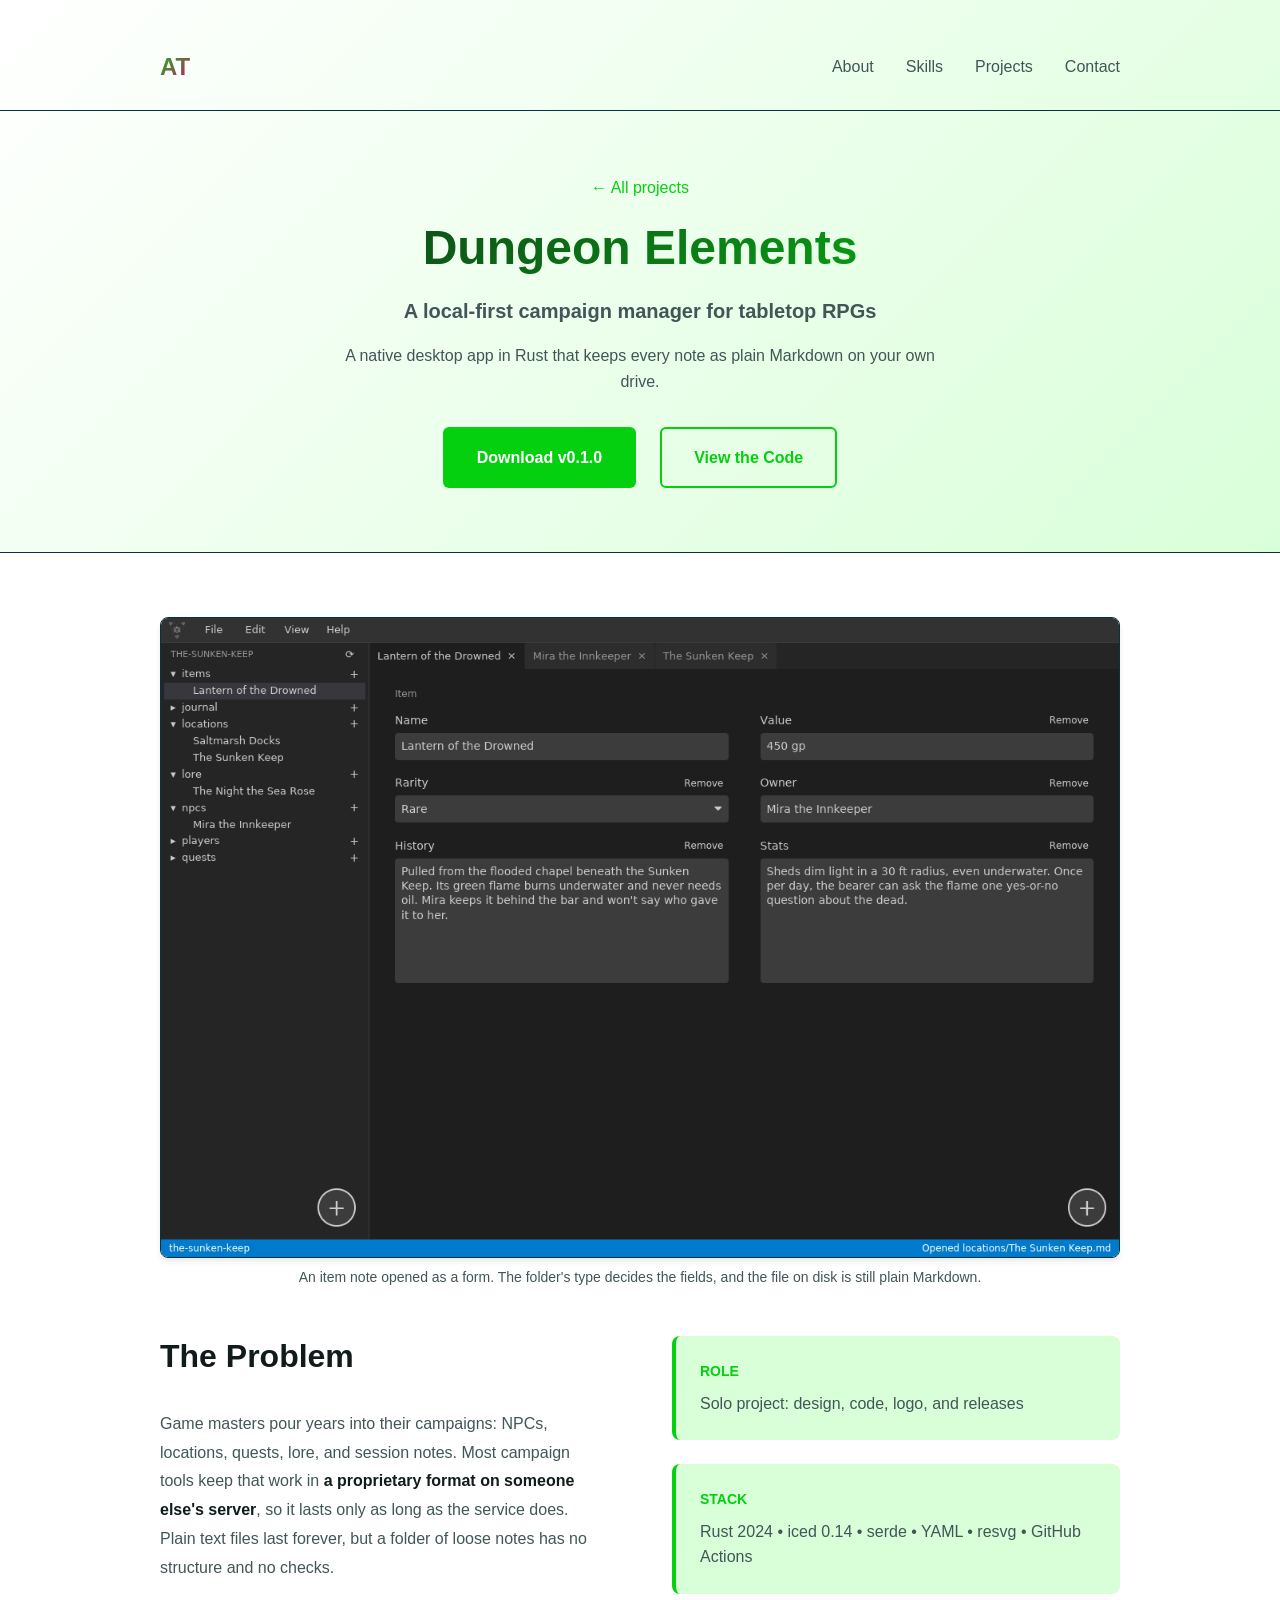
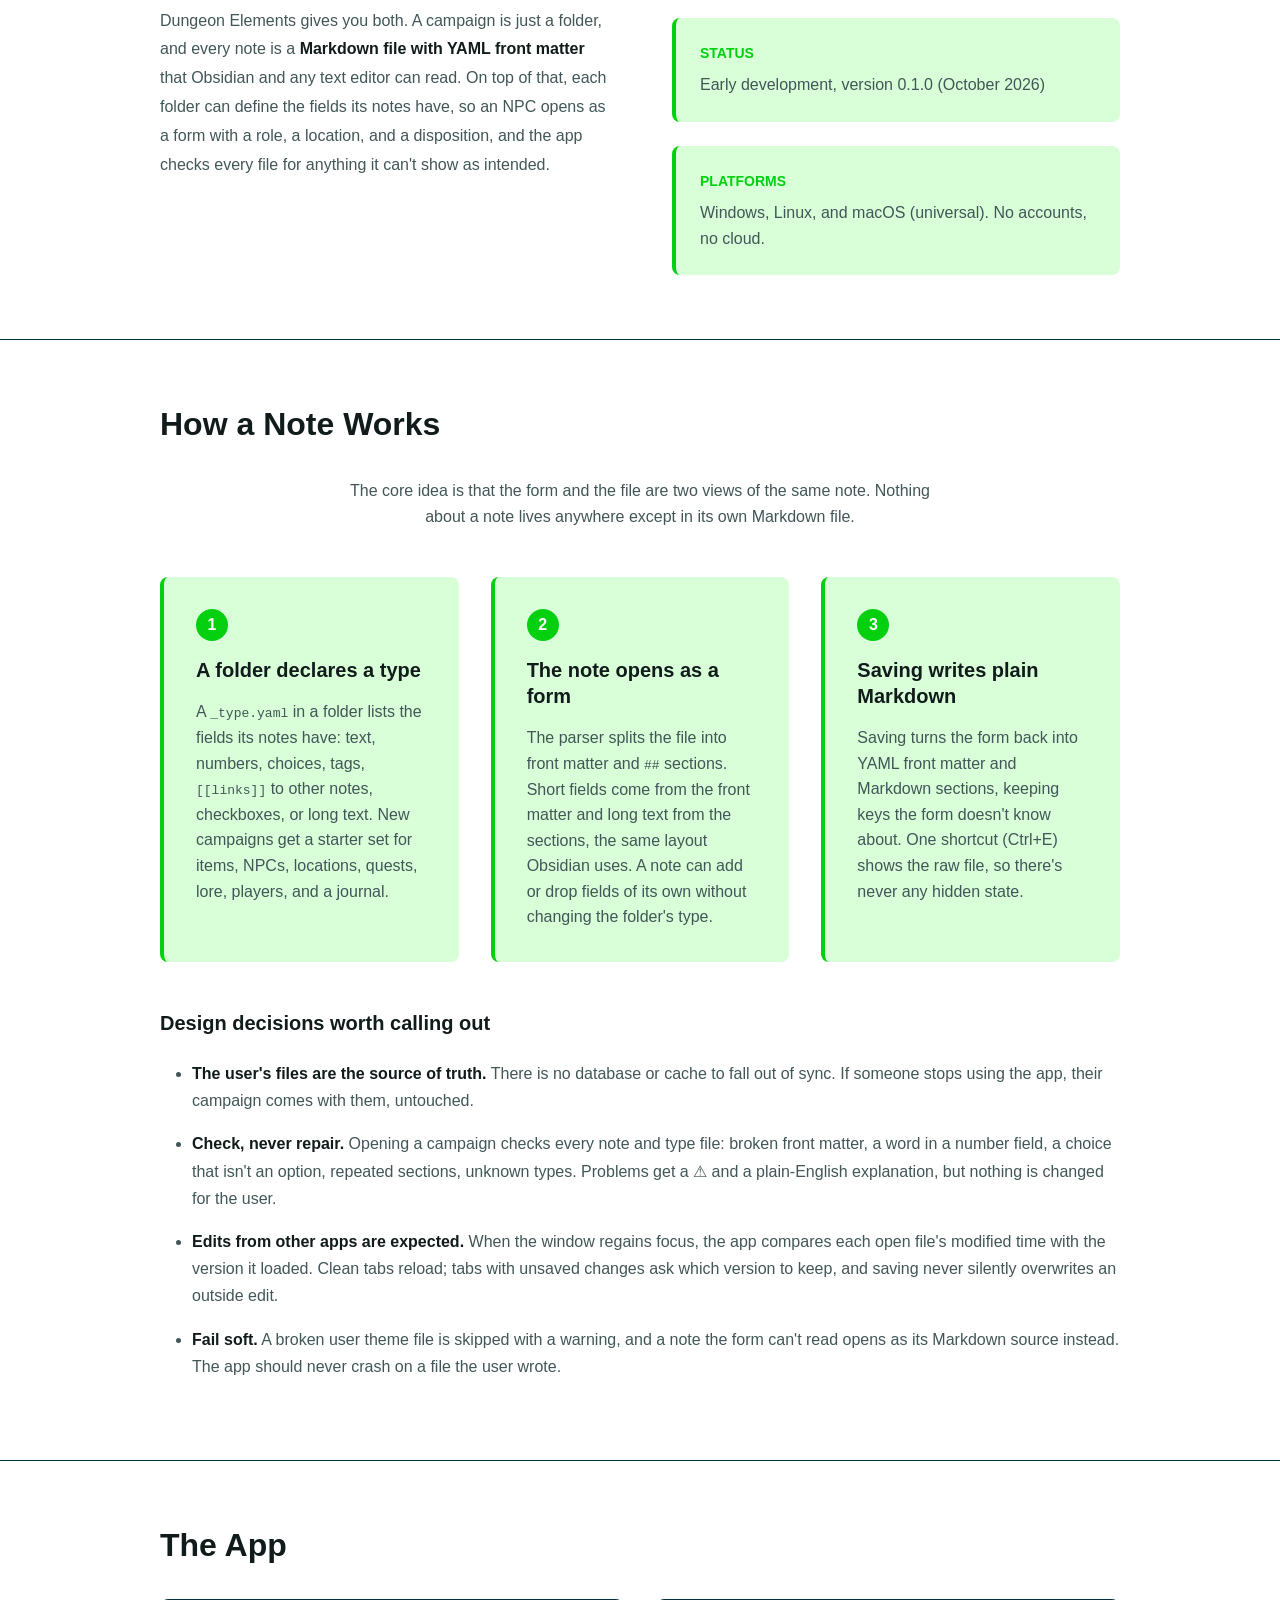
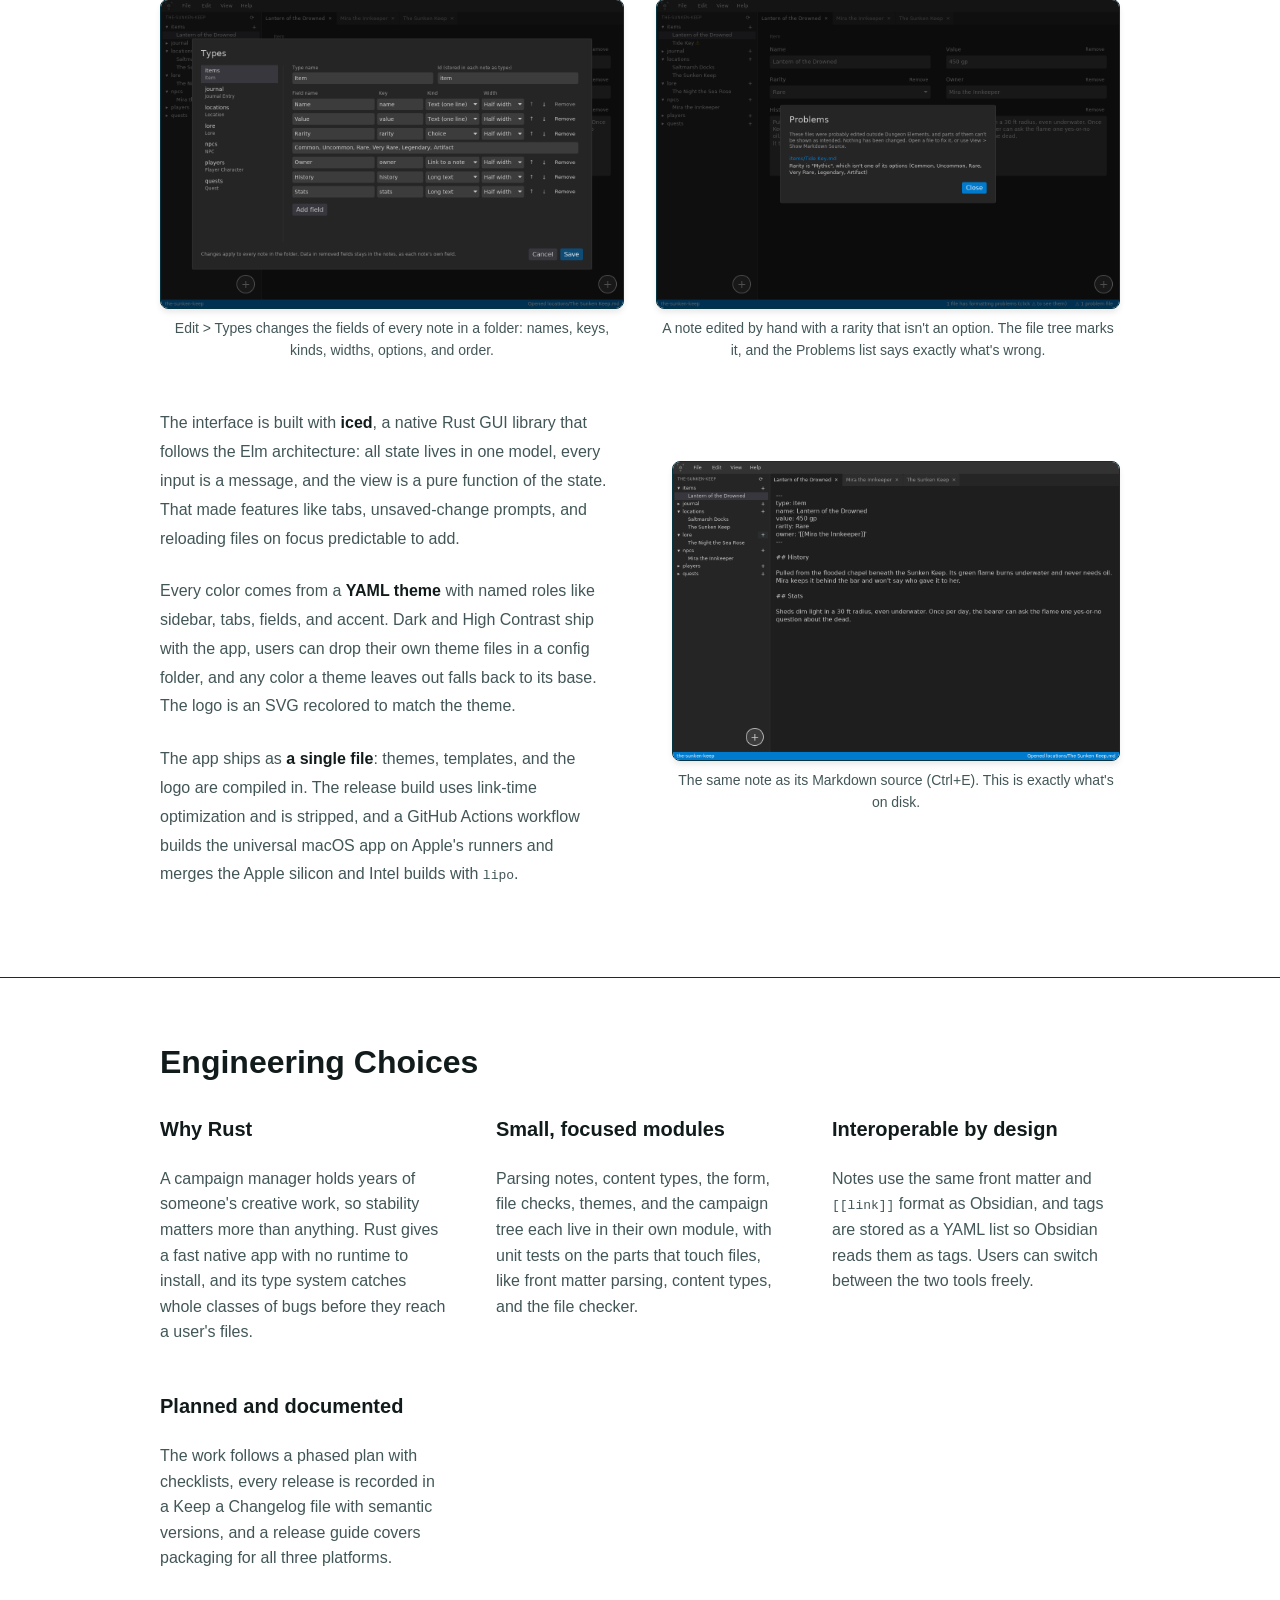
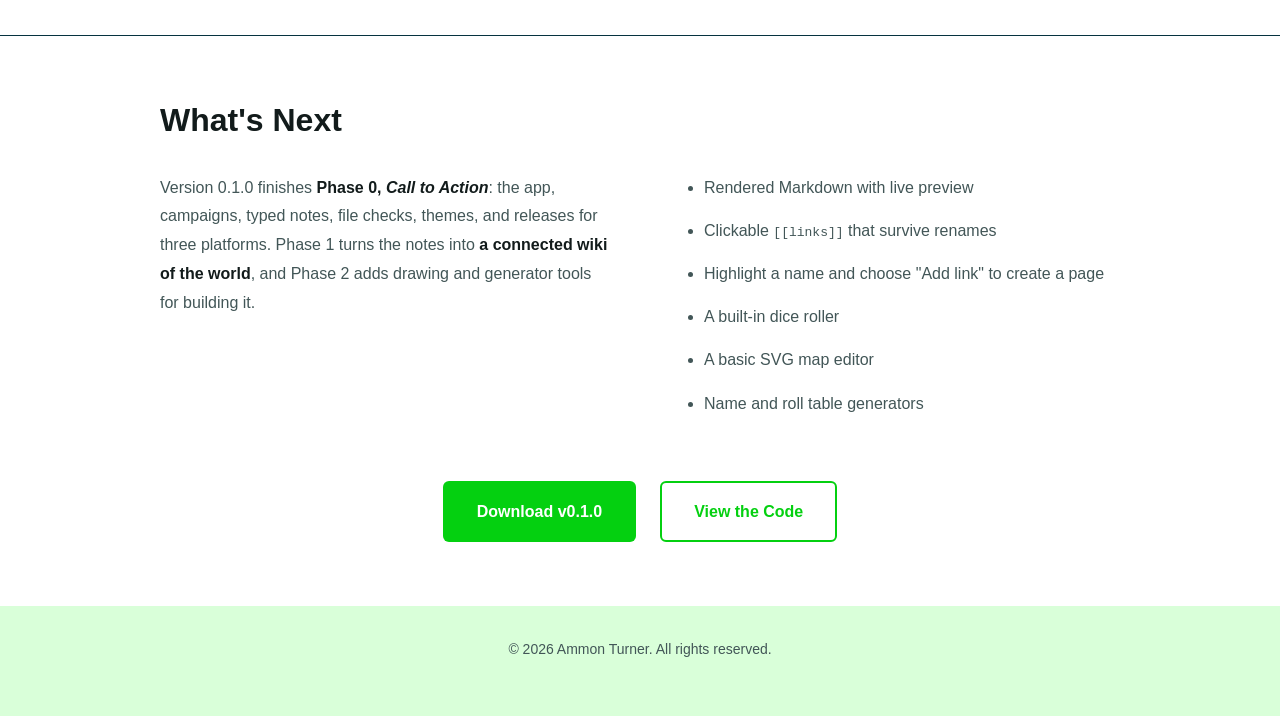
==== projects/dungeon-elements.html @ 14c2c872 "Feature Dungeon Elements with a case study page Add a featured project card for Dungeon Elements, a " ====
<!DOCTYPE html>
<html lang="en">
<head>
  <meta charset="UTF-8">
  <meta name="viewport" content="width=device-width, initial-scale=1.0">
  <meta name="description" content="Dungeon Elements: a local-first campaign manager for tabletop RPGs by Ammon Turner, built in Rust with iced.">
  <title>Dungeon Elements | Ammon Turner</title>
  <link rel="stylesheet" href="../styles.css">
</head>
<body>
  <header class="header">
    <nav class="navbar">
      <div class="nav-container">
        <a href="../index.html" class="logo">AT</a>
        <ul class="nav-menu">
          <li><a href="../index.html#about" class="nav-link">About</a></li>
          <li><a href="../index.html#skills" class="nav-link">Skills</a></li>
          <li><a href="../index.html#projects" class="nav-link">Projects</a></li>
          <li><a href="../index.html#contact" class="nav-link">Contact</a></li>
        </ul>
      </div>
    </nav>

    <section class="hero">
      <p class="hero-eyebrow"><a href="../index.html#projects">← All projects</a></p>
      <h1>Dungeon Elements</h1>
      <p class="hero-subtitle">A local-first campaign manager for tabletop RPGs</p>
      <p class="hero-description">A native desktop app in Rust that keeps every note as plain Markdown on your own drive.</p>
      <div class="hero-cta">
        <a href="https://github.com/NightMarethyu/dungeon_elements/releases" class="btn btn-primary" target="_blank" rel="noopener">Download v0.1.0</a>
        <a href="https://github.com/NightMarethyu/dungeon_elements" class="btn btn-secondary" target="_blank" rel="noopener">View the Code</a>
      </div>
    </section>
  </header>

  <main>
    <section class="section">
      <div class="container">
        <figure class="case-figure">
          <img src="../images/dungeon-elements/form-view.png" alt="Dungeon Elements in the dark theme: a campaign's folders in a file tree on the left, three open tabs, and an item note shown as a form with Name, Value, Rarity, Owner, History, and Stats fields">
          <figcaption>An item note opened as a form. The folder's type decides the fields, and the file on disk is still plain Markdown.</figcaption>
        </figure>

        <div class="about-content">
          <div class="about-text">
            <h2>The Problem</h2>
            <p>
              Game masters pour years into their campaigns: NPCs, locations, quests, lore, and session notes. Most campaign tools keep that work in <strong>a proprietary format on someone else's server</strong>, so it lasts only as long as the service does. Plain text files last forever, but a folder of loose notes has no structure and no checks.
            </p>
            <p>
              Dungeon Elements gives you both. A campaign is just a folder, and every note is a <strong>Markdown file with YAML front matter</strong> that Obsidian and any text editor can read. On top of that, each folder can define the fields its notes have, so an NPC opens as a form with a role, a location, and a disposition, and the app checks every file for anything it can't show as intended.
            </p>
          </div>
          <div class="about-highlights">
            <div class="highlight">
              <span class="highlight-label">Role</span>
              <p>Solo project: design, code, logo, and releases</p>
            </div>
            <div class="highlight">
              <span class="highlight-label">Stack</span>
              <p>Rust 2024 • iced 0.14 • serde • YAML • resvg • GitHub Actions</p>
            </div>
            <div class="highlight">
              <span class="highlight-label">Status</span>
              <p>Early development, version 0.1.0 (October 2026)</p>
            </div>
            <div class="highlight">
              <span class="highlight-label">Platforms</span>
              <p>Windows, Linux, and macOS (universal). No accounts, no cloud.</p>
            </div>
          </div>
        </div>
      </div>
    </section>

    <section class="section skills-section">
      <div class="container">
        <h2>How a Note Works</h2>
        <p class="section-subtitle">The core idea is that the form and the file are two views of the same note. Nothing about a note lives anywhere except in its own Markdown file.</p>

        <div class="case-steps">
          <div class="case-step">
            <span class="case-step-number">1</span>
            <h3>A folder declares a type</h3>
            <p>A <code>_type.yaml</code> in a folder lists the fields its notes have: text, numbers, choices, tags, <code>[[links]]</code> to other notes, checkboxes, or long text. New campaigns get a starter set for items, NPCs, locations, quests, lore, players, and a journal.</p>
          </div>
          <div class="case-step">
            <span class="case-step-number">2</span>
            <h3>The note opens as a form</h3>
            <p>The parser splits the file into front matter and <code>##</code> sections. Short fields come from the front matter and long text from the sections, the same layout Obsidian uses. A note can add or drop fields of its own without changing the folder's type.</p>
          </div>
          <div class="case-step">
            <span class="case-step-number">3</span>
            <h3>Saving writes plain Markdown</h3>
            <p>Saving turns the form back into YAML front matter and Markdown sections, keeping keys the form doesn't know about. One shortcut (Ctrl+E) shows the raw file, so there's never any hidden state.</p>
          </div>
        </div>

        <div class="case-notes">
          <h3>Design decisions worth calling out</h3>
          <ul>
            <li><strong>The user's files are the source of truth.</strong> There is no database or cache to fall out of sync. If someone stops using the app, their campaign comes with them, untouched.</li>
            <li><strong>Check, never repair.</strong> Opening a campaign checks every note and type file: broken front matter, a word in a number field, a choice that isn't an option, repeated sections, unknown types. Problems get a ⚠ and a plain-English explanation, but nothing is changed for the user.</li>
            <li><strong>Edits from other apps are expected.</strong> When the window regains focus, the app compares each open file's modified time with the version it loaded. Clean tabs reload; tabs with unsaved changes ask which version to keep, and saving never silently overwrites an outside edit.</li>
            <li><strong>Fail soft.</strong> A broken user theme file is skipped with a warning, and a note the form can't read opens as its Markdown source instead. The app should never crash on a file the user wrote.</li>
          </ul>
        </div>
      </div>
    </section>

    <section class="section">
      <div class="container">
        <h2>The App</h2>
        <div class="case-gallery">
          <figure class="case-figure">
            <img src="../images/dungeon-elements/types-dialog.png" alt="The Edit > Types dialog: campaign folders on the left, and the Item type's fields on the right with their key, kind, width, and options" loading="lazy">
            <figcaption>Edit &gt; Types changes the fields of every note in a folder: names, keys, kinds, widths, options, and order.</figcaption>
          </figure>
          <figure class="case-figure">
            <img src="../images/dungeon-elements/file-check.png" alt="The Problems dialog explaining that a note's Rarity is Mythic, which isn't one of its options, with a warning icon on the note in the file tree" loading="lazy">
            <figcaption>A note edited by hand with a rarity that isn't an option. The file tree marks it, and the Problems list says exactly what's wrong.</figcaption>
          </figure>
        </div>
        <div class="about-content case-split">
          <div class="about-text">
            <p>
              The interface is built with <strong>iced</strong>, a native Rust GUI library that follows the Elm architecture: all state lives in one model, every input is a message, and the view is a pure function of the state. That made features like tabs, unsaved-change prompts, and reloading files on focus predictable to add.
            </p>
            <p>
              Every color comes from a <strong>YAML theme</strong> with named roles like sidebar, tabs, fields, and accent. Dark and High Contrast ship with the app, users can drop their own theme files in a config folder, and any color a theme leaves out falls back to its base. The logo is an SVG recolored to match the theme.
            </p>
            <p>
              The app ships as <strong>a single file</strong>: themes, templates, and the logo are compiled in. The release build uses link-time optimization and is stripped, and a GitHub Actions workflow builds the universal macOS app on Apple's runners and merges the Apple silicon and Intel builds with <code>lipo</code>.
            </p>
          </div>
          <figure class="case-figure">
            <img src="../images/dungeon-elements/markdown-source.png" alt="The same item note shown as its Markdown source: YAML front matter with type, name, value, rarity, and owner, then History and Stats sections" loading="lazy">
            <figcaption>The same note as its Markdown source (Ctrl+E). This is exactly what's on disk.</figcaption>
          </figure>
        </div>
      </div>
    </section>

    <section class="section skills-section">
      <div class="container">
        <h2>Engineering Choices</h2>
        <div class="skills-grid">
          <div class="skill-category">
            <h3>Why Rust</h3>
            <p>A campaign manager holds years of someone's creative work, so stability matters more than anything. Rust gives a fast native app with no runtime to install, and its type system catches whole classes of bugs before they reach a user's files.</p>
          </div>
          <div class="skill-category">
            <h3>Small, focused modules</h3>
            <p>Parsing notes, content types, the form, file checks, themes, and the campaign tree each live in their own module, with unit tests on the parts that touch files, like front matter parsing, content types, and the file checker.</p>
          </div>
          <div class="skill-category">
            <h3>Interoperable by design</h3>
            <p>Notes use the same front matter and <code>[[link]]</code> format as Obsidian, and tags are stored as a YAML list so Obsidian reads them as tags. Users can switch between the two tools freely.</p>
          </div>
          <div class="skill-category">
            <h3>Planned and documented</h3>
            <p>The work follows a phased plan with checklists, every release is recorded in a Keep a Changelog file with semantic versions, and a release guide covers packaging for all three platforms.</p>
          </div>
        </div>
      </div>
    </section>

    <section class="section">
      <div class="container">
        <h2>What's Next</h2>
        <div class="about-content">
          <div class="about-text">
            <p>
              Version 0.1.0 finishes <strong>Phase 0, <em>Call to Action</em></strong>: the app, campaigns, typed notes, file checks, themes, and releases for three platforms. Phase 1 turns the notes into <strong>a connected wiki of the world</strong>, and Phase 2 adds drawing and generator tools for building it.
            </p>
          </div>
          <div class="about-text">
            <ul class="case-list">
              <li>Rendered Markdown with live preview</li>
              <li>Clickable <code>[[links]]</code> that survive renames</li>
              <li>Highlight a name and choose "Add link" to create a page</li>
              <li>A built-in dice roller</li>
              <li>A basic SVG map editor</li>
              <li>Name and roll table generators</li>
            </ul>
          </div>
        </div>
        <div class="hero-cta case-cta">
          <a href="https://github.com/NightMarethyu/dungeon_elements/releases" class="btn btn-primary" target="_blank" rel="noopener">Download v0.1.0</a>
          <a href="https://github.com/NightMarethyu/dungeon_elements" class="btn btn-secondary" target="_blank" rel="noopener">View the Code</a>
        </div>
      </div>
    </section>
  </main>

  <footer>
    <p>&copy; 2026 Ammon Turner. All rights reserved.</p>
  </footer>

  <script src="../script.js"></script>
</body>
</html>
---- styles.css ----
/* CSS Variables for consistent theming */
:root {
  --primary-color: #04d010;
  --primary-dark: #008000;
  --secondary-color: #088280;
  --background-light: #d9ffd9;
  --background-white: #ffffff;
  --text-dark: #121b1b;
  --text-light: #425657;
  --border-color: #063340;
  --accent-color: #D50476;
  
  --spacing-xs: 0.5rem;
  --spacing-sm: 1rem;
  --spacing-md: 1.5rem;
  --spacing-lg: 2rem;
  --spacing-xl: 3rem;
  --spacing-2xl: 4rem;
  
  --shadow-sm: 0 1px 2px 0 rgb(0 0 0 / 0.05);
  --shadow-md: 0 4px 6px -1px rgb(0 0 0 / 0.1);
  --shadow-lg: 0 10px 15px -3px rgb(0 0 0 / 0.1);
  
  --transition: all 0.3s ease;
}

/* Reset & Base Styles */
* {
  margin: 0;
  padding: 0;
  box-sizing: border-box;
}

html {
  scroll-behavior: smooth;
}

body {
  font-family: -apple-system, BlinkMacSystemFont, 'Segoe UI', Roboto, 'Helvetica Neue', Arial, sans-serif;
  color: var(--text-dark);
  background-color: var(--background-white);
  line-height: 1.6;
}

.container {
  max-width: 1024px;
  margin: 0 auto;
  padding: 0 var(--spacing-lg);
}

/* Typography */
h1, h2, h3, h4, h5, h6 {
  line-height: 1.3;
  font-weight: 600;
}

h1 {
  font-size: 3rem;
  margin-bottom: var(--spacing-md);
}

h2 {
  font-size: 2rem;
  margin-bottom: var(--spacing-lg);
  color: var(--text-dark);
}

h3 {
  font-size: 1.25rem;
  color: var(--text-dark);
}

p {
  color: var(--text-light);
  margin-bottom: var(--spacing-md);
}

a {
  color: var(--primary-color);
  text-decoration: none;
  transition: var(--transition);
}

a:hover {
  color: var(--primary-dark);
}

/* Header & Navigation */
.header {
  background: linear-gradient(135deg, var(--background-white) 0%, var(--background-light) 100%);
  border-bottom: 1px solid var(--border-color);
  padding-top: var(--spacing-md);
}

.navbar {
  padding: var(--spacing-md) 0;
  border-bottom: 1px solid var(--border-color);
}

.nav-container {
  max-width: 1024px;
  margin: 0 auto;
  padding: 0 var(--spacing-lg);
  display: flex;
  justify-content: space-between;
  align-items: center;
}

.logo {
  font-size: 1.5rem;
  font-weight: 700;
  color: var(--primary-color);
  background: linear-gradient(135deg, var(--primary-color), var(--accent-color));
  -webkit-background-clip: text;
  -webkit-text-fill-color: transparent;
  background-clip: text;
}

.nav-menu {
  display: flex;
  list-style: none;
  gap: var(--spacing-lg);
}

.nav-link {
  color: var(--text-light);
  font-weight: 500;
  position: relative;
  transition: var(--transition);
}

.nav-link:hover {
  color: var(--primary-color);
}

.nav-link::after {
  content: '';
  position: absolute;
  bottom: -4px;
  left: 0;
  width: 0;
  height: 2px;
  background-color: var(--primary-color);
  transition: var(--transition);
}

.nav-link:hover::after {
  width: 100%;
}

/* Hero Section */
.hero {
  text-align: center;
  padding: var(--spacing-2xl) var(--spacing-lg);
}

.hero h1 {
  background: linear-gradient(135deg, var(--text-dark), var(--primary-color));
  -webkit-background-clip: text;
  -webkit-text-fill-color: transparent;
  background-clip: text;
  margin-bottom: var(--spacing-sm);
}

.hero-subtitle {
  font-size: 1.25rem;
  font-weight: 600;
  color: var(--text-light);
  margin-bottom: var(--spacing-sm);
}

.hero-description {
  font-size: 1rem;
  color: var(--text-light);
  margin-bottom: var(--spacing-lg);
  max-width: 600px;
  margin-left: auto;
  margin-right: auto;
}

.hero-cta {
  display: flex;
  gap: var(--spacing-md);
  justify-content: center;
  flex-wrap: wrap;
}

/* Buttons */
.btn {
  padding: var(--spacing-sm) var(--spacing-lg);
  border-radius: 6px;
  font-weight: 600;
  transition: var(--transition);
  display: inline-block;
  border: 2px solid transparent;
  cursor: pointer;
}

.btn-primary {
  background-color: var(--primary-color);
  color: white;
}

.btn-primary:hover {
  background-color: var(--primary-dark);
  transform: translateY(-2px);
  box-shadow: var(--shadow-lg);
}

.btn-secondary {
  background-color: transparent;
  color: var(--primary-color);
  border: 2px solid var(--primary-color);
}

.btn-secondary:hover {
  background-color: var(--primary-color);
  color: white;
  transform: translateY(-2px);
}

/* Sections */
.section {
  padding: var(--spacing-2xl) 0;
  border-bottom: 1px solid var(--border-color);
}

.section:last-child {
  border-bottom: none;
}

.section-subtitle {
  text-align: center;
  max-width: 600px;
  margin-left: auto;
  margin-right: auto;
  margin-bottom: var(--spacing-xl);
  color: var(--text-light);
}

/* About Section */
.about-content {
  display: grid;
  grid-template-columns: 1fr 1fr;
  gap: var(--spacing-2xl);
  align-items: start;
}

.about-text p {
  margin-bottom: var(--spacing-md);
  line-height: 1.8;
}

.about-text strong {
  color: var(--text-dark);
  font-weight: 600;
}

.about-highlights {
  display: grid;
  grid-template-columns: 1fr;
  gap: var(--spacing-md);
}

.highlight {
  background-color: var(--background-light);
  padding: var(--spacing-md);
  border-radius: 8px;
  border-left: 4px solid var(--primary-color);
}

.highlight-label {
  display: block;
  font-weight: 600;
  font-size: 0.875rem;
  text-transform: uppercase;
  color: var(--primary-color);
  margin-bottom: var(--spacing-xs);
}

.highlight p {
  margin: 0;
  line-height: 1.6;
}

.highlight em {
  color: var(--primary-color);
  font-weight: 600;
}

/* Skills Section */
.skills-grid {
  display: grid;
  grid-template-columns: repeat(auto-fit, minmax(250px, 1fr));
  gap: var(--spacing-xl);
}

.skill-category h3 {
  margin-bottom: var(--spacing-md);
  color: var(--text-dark);
}

.skill-tags {
  display: flex;
  flex-wrap: wrap;
  gap: var(--spacing-sm);
}

.skill-tag {
  display: inline-block;
  background-color: var(--background-light);
  color: var(--primary-color);
  padding: var(--spacing-xs) var(--spacing-md);
  border-radius: 20px;
  font-size: 0.875rem;
  font-weight: 500;
  border: 1px solid var(--border-color);
  transition: var(--transition);
}

.skill-tag:hover {
  background-color: var(--primary-color);
  color: white;
  border-color: var(--primary-color);
}

/* Projects Section */
.projects-grid {
  display: grid;
  grid-template-columns: repeat(auto-fill, minmax(320px, 1fr));
  gap: var(--spacing-lg);
}

.project-card {
  background-color: var(--background-white);
  border: 1px solid var(--border-color);
  border-radius: 8px;
  overflow: hidden;
  transition: var(--transition);
  display: flex;
  flex-direction: column;
  height: 100%;
}

.project-card:hover {
  box-shadow: var(--shadow-lg);
  transform: translateY(-4px);
  border-color: var(--primary-color);
}

.project-card.placeholder {
  background-color: var(--background-light);
  opacity: 0.7;
}

.project-header {
  padding: var(--spacing-lg);
  border-bottom: 1px solid var(--border-color);
  display: flex;
  justify-content: space-between;
  align-items: start;
  gap: var(--spacing-md);
}

.project-header h3 {
  flex: 1;
  margin: 0;
}

.project-status {
  display: inline-block;
  font-size: 0.75rem;
  font-weight: 600;
  text-transform: uppercase;
  padding: 4px 12px;
  border-radius: 20px;
  background-color: var(--background-light);
  color: var(--primary-color);
  white-space: nowrap;
}

.project-card.featured {
  grid-column: 1 / -1;
}

.project-image {
  display: block;
  aspect-ratio: 16 / 9;
  overflow: hidden;
  border-bottom: 1px solid var(--border-color);
  background-color: var(--text-dark);
}

.project-image img {
  display: block;
  width: 100%;
  height: 100%;
  object-fit: cover;
  object-position: top;
}

@media (min-width: 900px) {
  .project-card.featured {
    display: grid;
    grid-template-columns: 1fr 1fr;
    grid-template-rows: auto 1fr auto;
  }

  .project-card.featured .project-image {
    grid-row: 1 / -1;
    aspect-ratio: auto;
    border-bottom: none;
    border-right: 1px solid var(--border-color);
    background-color: #131218;
  }

  .project-card.featured .project-image img {
    object-fit: contain;
    object-position: center;
  }
}

.project-links {
  display: flex;
  flex-wrap: wrap;
  gap: var(--spacing-lg);
}

.project-body {
  padding: var(--spacing-lg);
  flex: 1;
}

.project-body p {
  margin-bottom: var(--spacing-md);
}

.project-tech {
  display: flex;
  flex-wrap: wrap;
  gap: var(--spacing-xs);
}

.tech {
  display: inline-block;
  background-color: var(--background-light);
  color: var(--secondary-color);
  padding: 4px 10px;
  border-radius: 4px;
  font-size: 0.75rem;
  font-weight: 500;
}

.project-footer {
  padding: var(--spacing-lg);
  border-top: 1px solid var(--border-color);
}

.project-link {
  color: var(--primary-color);
  font-weight: 600;
  display: flex;
  align-items: center;
  gap: 4px;
  transition: var(--transition);
}

.project-link:hover {
  gap: 8px;
}

/* Contact Section */
.contact-methods {
  display: grid;
  grid-template-columns: repeat(auto-fit, minmax(200px, 1fr));
  gap: var(--spacing-lg);
  max-width: 800px;
  margin: 0 auto;
}

.contact-card {
  background-color: var(--background-light);
  padding: var(--spacing-lg);
  border-radius: 8px;
  text-align: center;
  transition: var(--transition);
  border: 2px solid transparent;
  display: flex;
  flex-direction: column;
  align-items: center;
  gap: var(--spacing-sm);
}

.contact-card:hover {
  border-color: var(--primary-color);
  background-color: var(--background-white);
  box-shadow: var(--shadow-md);
  transform: translateY(-2px);
}

.contact-icon {
  font-size: 2rem;
  display: block;
}

.contact-text {
  font-weight: 600;
  color: var(--text-dark);
  display: block;
}

.contact-detail {
  color: var(--text-light);
  font-size: 0.875rem;
  display: block;
}

/* Case Study Pages */
.hero-eyebrow {
  margin-bottom: var(--spacing-sm);
  font-weight: 500;
}

.case-figure {
  margin: 0 0 var(--spacing-xl);
}

.case-figure img {
  display: block;
  width: 100%;
  height: auto;
  border: 1px solid var(--border-color);
  border-radius: 8px;
  box-shadow: var(--shadow-md);
}

.case-figure figcaption {
  margin-top: var(--spacing-xs);
  font-size: 0.875rem;
  color: var(--text-light);
  text-align: center;
}

.case-gallery {
  display: grid;
  grid-template-columns: 1fr 1fr;
  gap: var(--spacing-lg);
}

.case-split {
  align-items: center;
}

.case-phone {
  max-width: 300px;
  margin-left: auto;
  margin-right: auto;
}

.case-steps {
  display: grid;
  grid-template-columns: repeat(auto-fit, minmax(250px, 1fr));
  gap: var(--spacing-lg);
  margin-bottom: var(--spacing-xl);
}

.case-step {
  background-color: var(--background-light);
  padding: var(--spacing-lg);
  border-radius: 8px;
  border-left: 4px solid var(--primary-color);
}

.case-step h3 {
  margin-bottom: var(--spacing-sm);
}

.case-step p {
  margin: 0;
}

.case-step-number {
  display: inline-flex;
  align-items: center;
  justify-content: center;
  width: 2rem;
  height: 2rem;
  margin-bottom: var(--spacing-sm);
  border-radius: 50%;
  background-color: var(--primary-color);
  color: white;
  font-weight: 700;
}

.case-notes h3 {
  margin-bottom: var(--spacing-md);
}

.case-notes ul,
.case-list {
  padding-left: var(--spacing-lg);
  color: var(--text-light);
}

.case-notes li,
.case-list li {
  margin-bottom: var(--spacing-sm);
  line-height: 1.7;
}

.case-notes strong {
  color: var(--text-dark);
}

.skill-category p {
  margin: 0;
}

.case-cta {
  margin-top: var(--spacing-xl);
}

/* Footer */
footer {
  background-color: var(--background-light);
  padding: var(--spacing-lg);
  text-align: center;
  color: var(--text-light);
  font-size: 0.875rem;
}

/* Responsive Design */
@media (max-width: 768px) {
  :root {
    --spacing-2xl: 2.5rem;
  }

  h1 {
    font-size: 2rem;
  }

  h2 {
    font-size: 1.5rem;
  }

  .hero-cta {
    flex-direction: column;
    align-items: center;
  }

  .btn {
    width: 100%;
    text-align: center;
  }

  .nav-menu {
    gap: var(--spacing-md);
    font-size: 0.9rem;
  }

  .about-content {
    grid-template-columns: 1fr;
    gap: var(--spacing-lg);
  }

  .about-highlights {
    grid-template-columns: repeat(2, 1fr);
  }

  .skills-grid {
    grid-template-columns: 1fr;
  }

  .projects-grid {
    grid-template-columns: 1fr;
  }

  .case-gallery {
    grid-template-columns: 1fr;
  }

  .contact-methods {
    grid-template-columns: 1fr;
  }

  .project-header {
    flex-direction: column;
  }

  .project-status {
    align-self: flex-start;
  }
}

@media (max-width: 480px) {
  .container {
    padding: 0 var(--spacing-sm);
  }

  .nav-container {
    padding: 0 var(--spacing-sm);
  }

  h1 {
    font-size: 1.5rem;
  }

  h2 {
    font-size: 1.25rem;
  }

  .hero {
    padding: var(--spacing-xl) var(--spacing-sm);
  }

  .section {
    padding: var(--spacing-lg) 0;
  }

  .nav-menu {
    flex-direction: column;
    gap: var(--spacing-sm);
  }

  .hero-subtitle {
    font-size: 1rem;
  }

  .about-highlights {
    grid-template-columns: 1fr;
  }
}
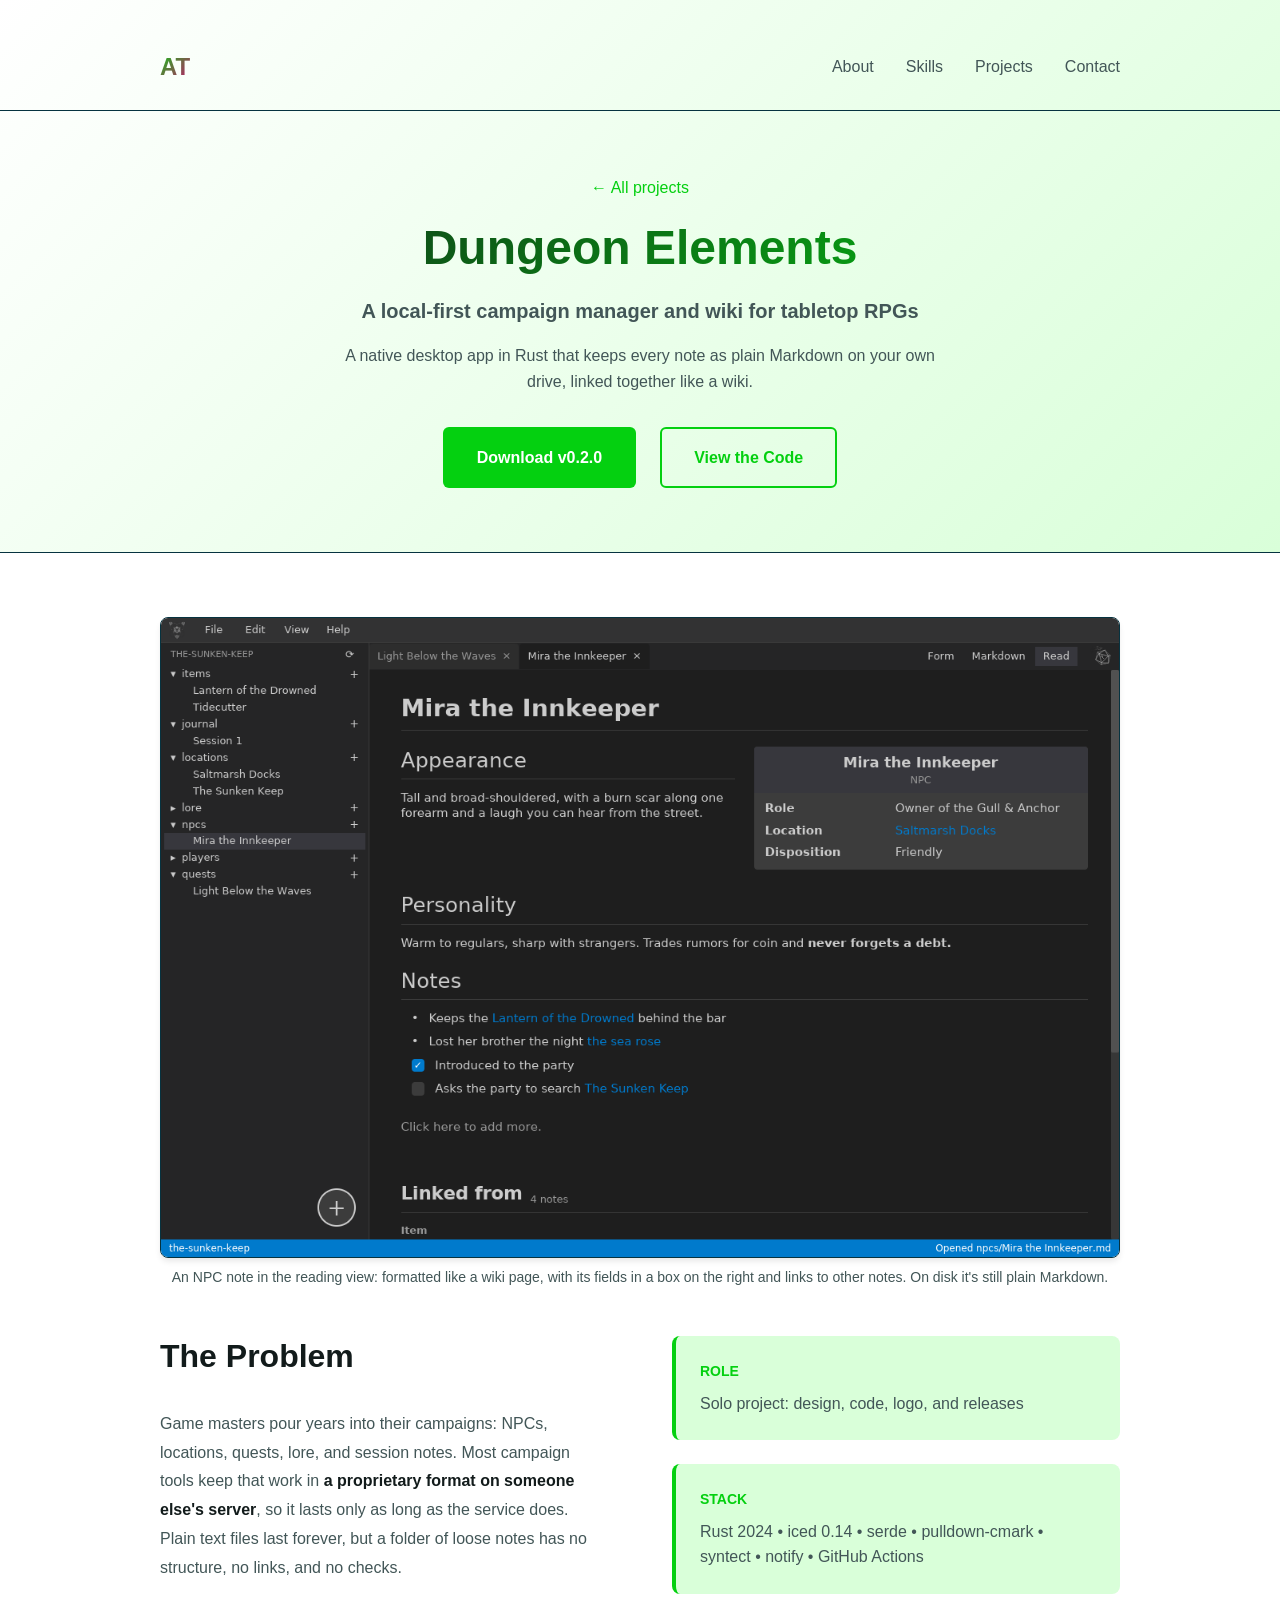
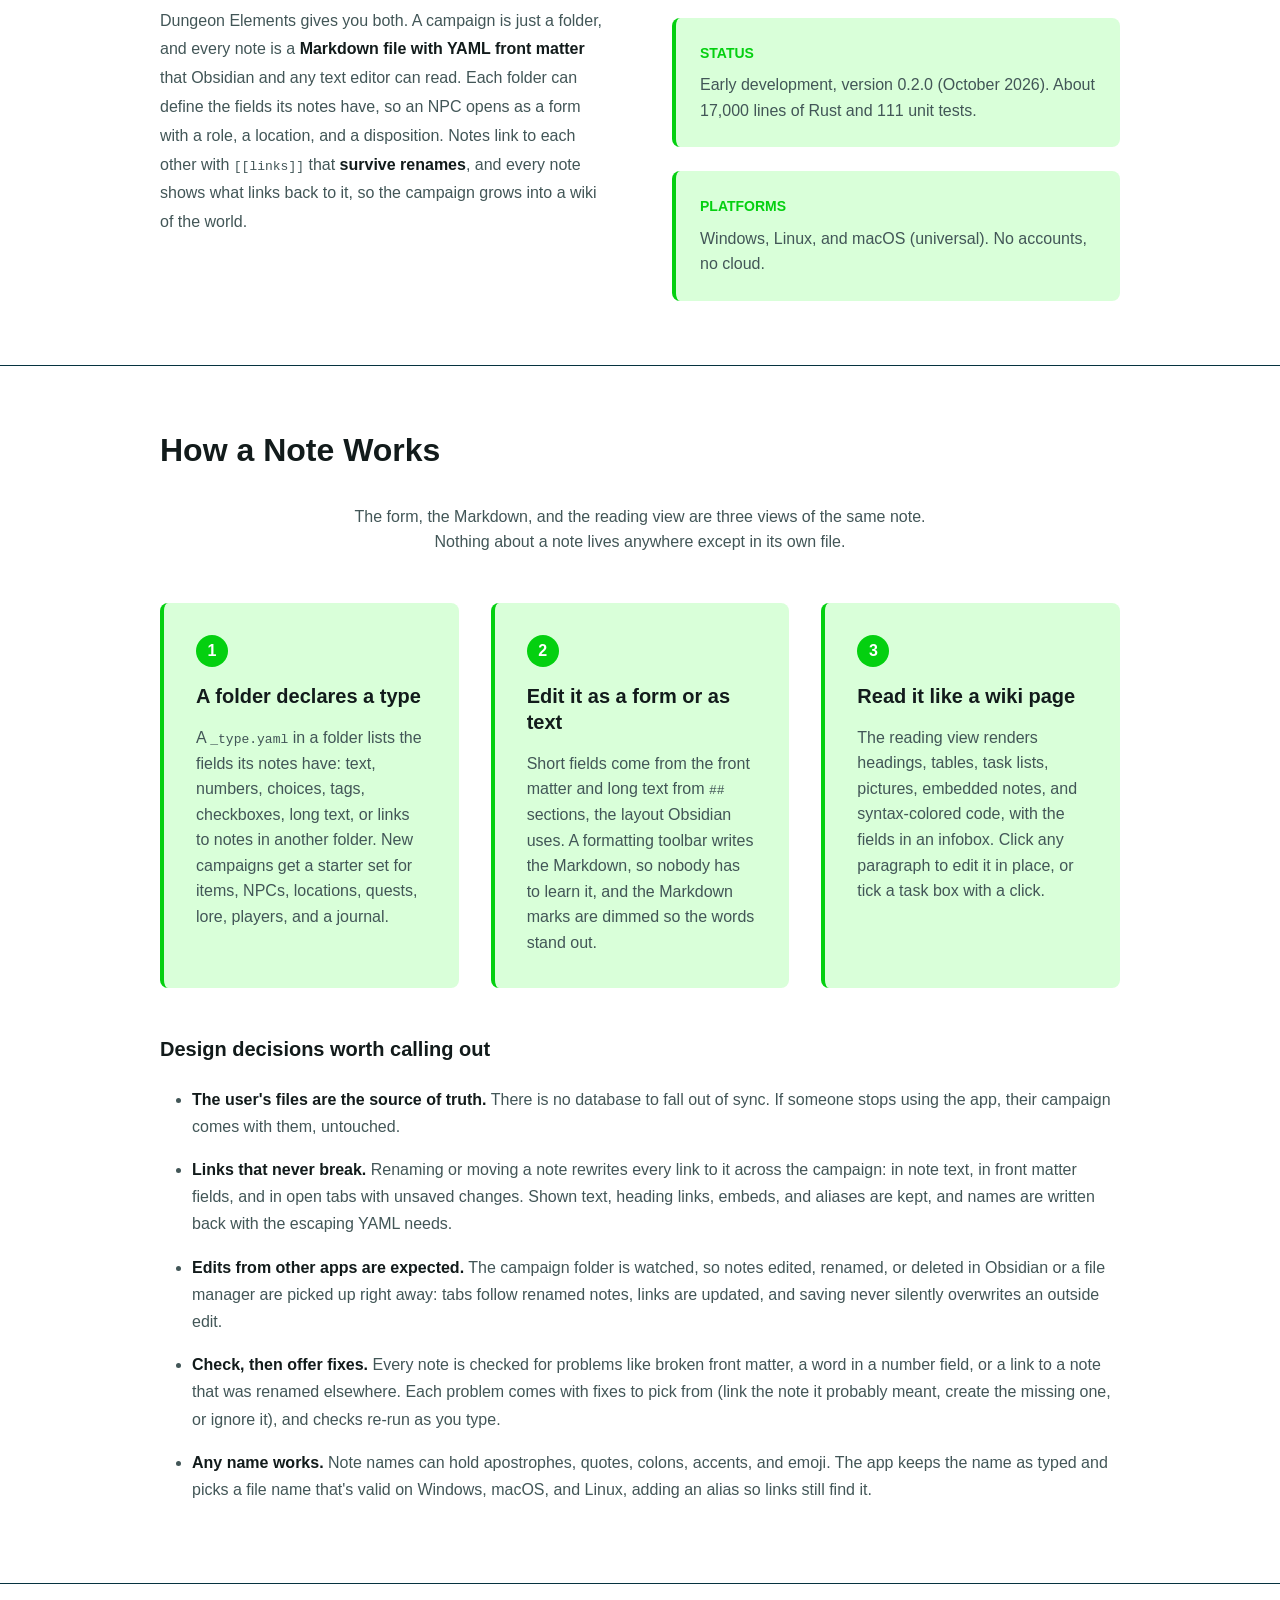
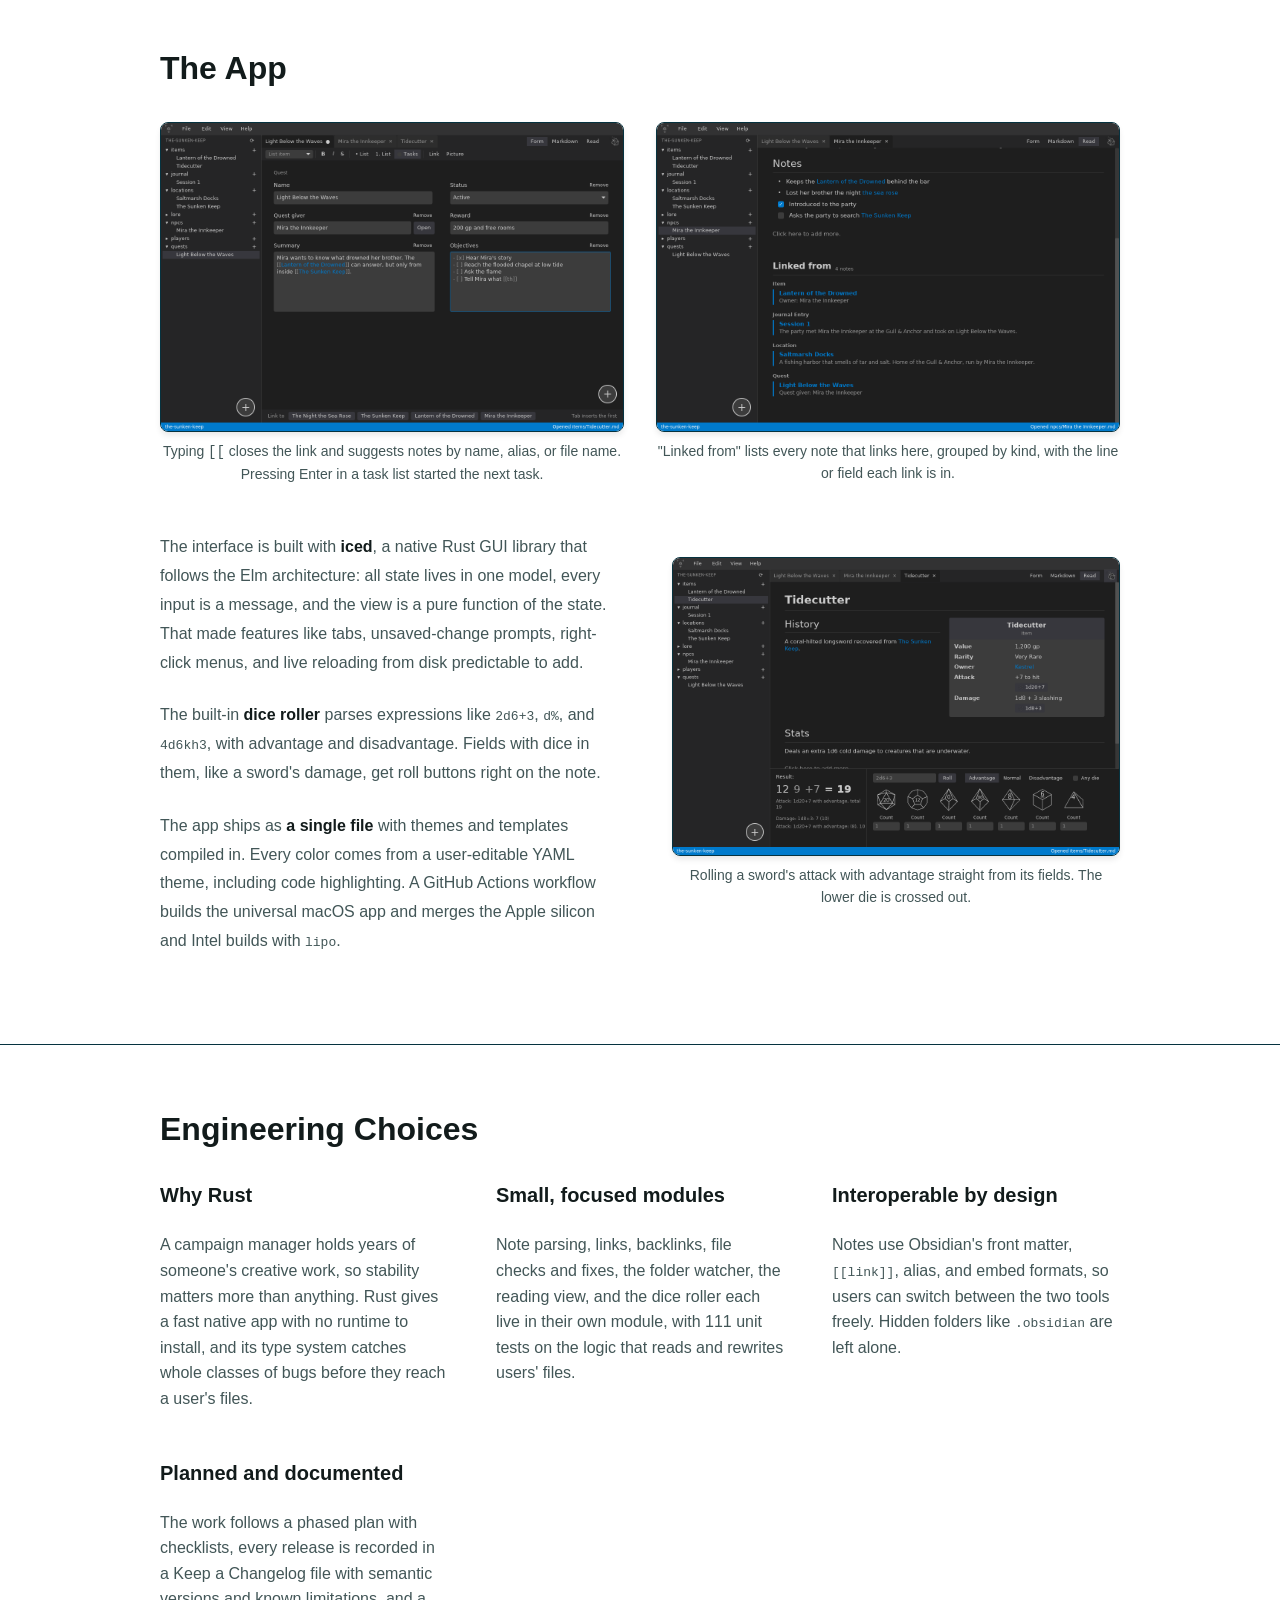
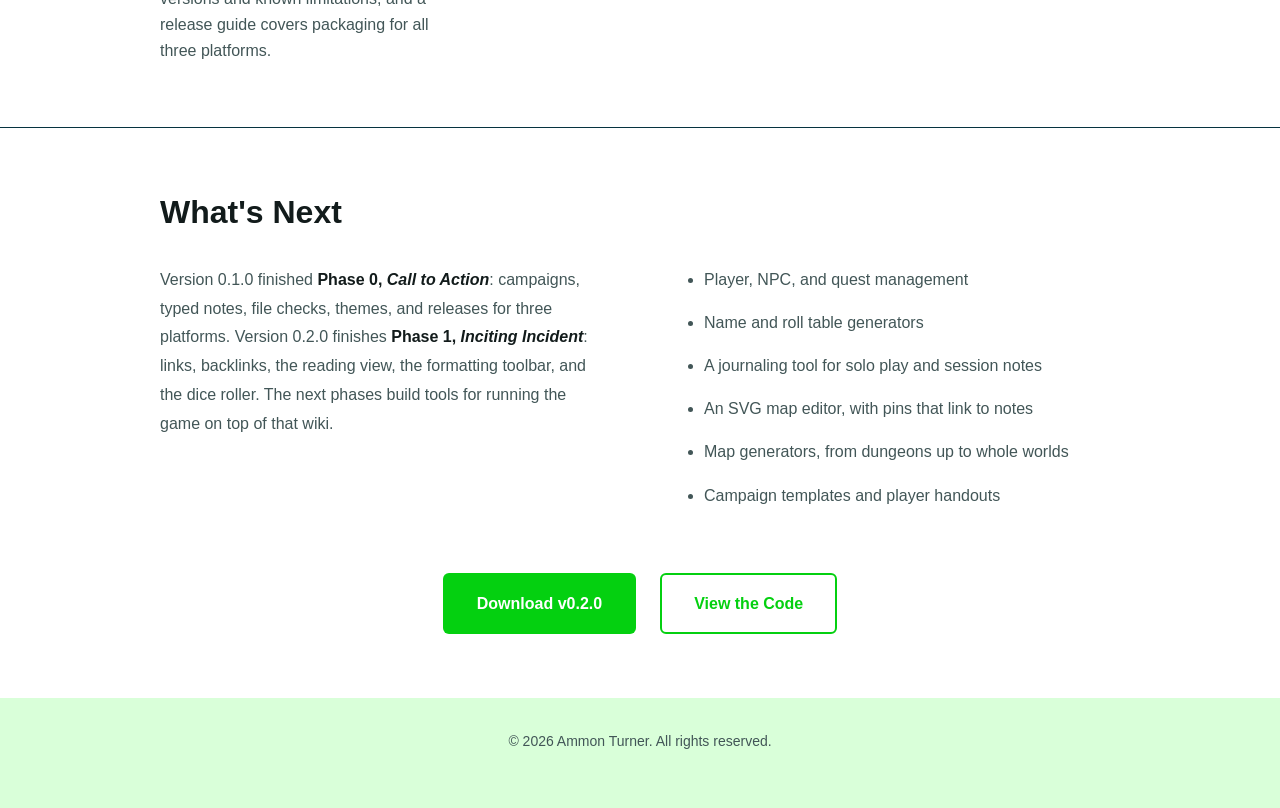
==== commit e094af79: "Update Dungeon Elements for v0.2.0 Refresh the project card and case study for the v0.2.0 release: l" ====
--- a/projects/dungeon-elements.html
+++ b/projects/dungeon-elements.html
@@ -3,7 +3,7 @@
 <head>
   <meta charset="UTF-8">
   <meta name="viewport" content="width=device-width, initial-scale=1.0">
-  <meta name="description" content="Dungeon Elements: a local-first campaign manager for tabletop RPGs by Ammon Turner, built in Rust with iced.">
+  <meta name="description" content="Dungeon Elements: a local-first campaign manager and wiki for tabletop RPGs by Ammon Turner, built in Rust with iced.">
   <title>Dungeon Elements | Ammon Turner</title>
   <link rel="stylesheet" href="../styles.css">
 </head>
@@ -24,10 +24,10 @@
     <section class="hero">
       <p class="hero-eyebrow"><a href="../index.html#projects">← All projects</a></p>
       <h1>Dungeon Elements</h1>
-      <p class="hero-subtitle">A local-first campaign manager for tabletop RPGs</p>
-      <p class="hero-description">A native desktop app in Rust that keeps every note as plain Markdown on your own drive.</p>
+      <p class="hero-subtitle">A local-first campaign manager and wiki for tabletop RPGs</p>
+      <p class="hero-description">A native desktop app in Rust that keeps every note as plain Markdown on your own drive, linked together like a wiki.</p>
       <div class="hero-cta">
-        <a href="https://github.com/NightMarethyu/dungeon_elements/releases" class="btn btn-primary" target="_blank" rel="noopener">Download v0.1.0</a>
+        <a href="https://github.com/NightMarethyu/dungeon_elements/releases" class="btn btn-primary" target="_blank" rel="noopener">Download v0.2.0</a>
         <a href="https://github.com/NightMarethyu/dungeon_elements" class="btn btn-secondary" target="_blank" rel="noopener">View the Code</a>
       </div>
     </section>
@@ -37,18 +37,18 @@
     <section class="section">
       <div class="container">
         <figure class="case-figure">
-          <img src="../images/dungeon-elements/form-view.png" alt="Dungeon Elements in the dark theme: a campaign's folders in a file tree on the left, three open tabs, and an item note shown as a form with Name, Value, Rarity, Owner, History, and Stats fields">
-          <figcaption>An item note opened as a form. The folder's type decides the fields, and the file on disk is still plain Markdown.</figcaption>
+          <img src="../images/dungeon-elements/reading-view.png" alt="Dungeon Elements in the dark theme showing an NPC note in the reading view: formatted headings and text, a wiki-style box of fields on the right, clickable links to other notes, and a task list">
+          <figcaption>An NPC note in the reading view: formatted like a wiki page, with its fields in a box on the right and links to other notes. On disk it's still plain Markdown.</figcaption>
         </figure>
 
         <div class="about-content">
           <div class="about-text">
             <h2>The Problem</h2>
             <p>
-              Game masters pour years into their campaigns: NPCs, locations, quests, lore, and session notes. Most campaign tools keep that work in <strong>a proprietary format on someone else's server</strong>, so it lasts only as long as the service does. Plain text files last forever, but a folder of loose notes has no structure and no checks.
-            </p>
-            <p>
-              Dungeon Elements gives you both. A campaign is just a folder, and every note is a <strong>Markdown file with YAML front matter</strong> that Obsidian and any text editor can read. On top of that, each folder can define the fields its notes have, so an NPC opens as a form with a role, a location, and a disposition, and the app checks every file for anything it can't show as intended.
+              Game masters pour years into their campaigns: NPCs, locations, quests, lore, and session notes. Most campaign tools keep that work in <strong>a proprietary format on someone else's server</strong>, so it lasts only as long as the service does. Plain text files last forever, but a folder of loose notes has no structure, no links, and no checks.
+            </p>
+            <p>
+              Dungeon Elements gives you both. A campaign is just a folder, and every note is a <strong>Markdown file with YAML front matter</strong> that Obsidian and any text editor can read. Each folder can define the fields its notes have, so an NPC opens as a form with a role, a location, and a disposition. Notes link to each other with <code>[[links]]</code> that <strong>survive renames</strong>, and every note shows what links back to it, so the campaign grows into a wiki of the world.
             </p>
           </div>
           <div class="about-highlights">
@@ -58,11 +58,11 @@
             </div>
             <div class="highlight">
               <span class="highlight-label">Stack</span>
-              <p>Rust 2024 • iced 0.14 • serde • YAML • resvg • GitHub Actions</p>
+              <p>Rust 2024 • iced 0.14 • serde • pulldown-cmark • syntect • notify • GitHub Actions</p>
             </div>
             <div class="highlight">
               <span class="highlight-label">Status</span>
-              <p>Early development, version 0.1.0 (October 2026)</p>
+              <p>Early development, version 0.2.0 (October 2026). About 17,000 lines of Rust and 111 unit tests.</p>
             </div>
             <div class="highlight">
               <span class="highlight-label">Platforms</span>
@@ -76,33 +76,34 @@
     <section class="section skills-section">
       <div class="container">
         <h2>How a Note Works</h2>
-        <p class="section-subtitle">The core idea is that the form and the file are two views of the same note. Nothing about a note lives anywhere except in its own Markdown file.</p>
+        <p class="section-subtitle">The form, the Markdown, and the reading view are three views of the same note. Nothing about a note lives anywhere except in its own file.</p>
 
         <div class="case-steps">
           <div class="case-step">
             <span class="case-step-number">1</span>
             <h3>A folder declares a type</h3>
-            <p>A <code>_type.yaml</code> in a folder lists the fields its notes have: text, numbers, choices, tags, <code>[[links]]</code> to other notes, checkboxes, or long text. New campaigns get a starter set for items, NPCs, locations, quests, lore, players, and a journal.</p>
+            <p>A <code>_type.yaml</code> in a folder lists the fields its notes have: text, numbers, choices, tags, checkboxes, long text, or links to notes in another folder. New campaigns get a starter set for items, NPCs, locations, quests, lore, players, and a journal.</p>
           </div>
           <div class="case-step">
             <span class="case-step-number">2</span>
-            <h3>The note opens as a form</h3>
-            <p>The parser splits the file into front matter and <code>##</code> sections. Short fields come from the front matter and long text from the sections, the same layout Obsidian uses. A note can add or drop fields of its own without changing the folder's type.</p>
+            <h3>Edit it as a form or as text</h3>
+            <p>Short fields come from the front matter and long text from <code>##</code> sections, the layout Obsidian uses. A formatting toolbar writes the Markdown, so nobody has to learn it, and the Markdown marks are dimmed so the words stand out.</p>
           </div>
           <div class="case-step">
             <span class="case-step-number">3</span>
-            <h3>Saving writes plain Markdown</h3>
-            <p>Saving turns the form back into YAML front matter and Markdown sections, keeping keys the form doesn't know about. One shortcut (Ctrl+E) shows the raw file, so there's never any hidden state.</p>
+            <h3>Read it like a wiki page</h3>
+            <p>The reading view renders headings, tables, task lists, pictures, embedded notes, and syntax-colored code, with the fields in an infobox. Click any paragraph to edit it in place, or tick a task box with a click.</p>
           </div>
         </div>
 
         <div class="case-notes">
           <h3>Design decisions worth calling out</h3>
           <ul>
-            <li><strong>The user's files are the source of truth.</strong> There is no database or cache to fall out of sync. If someone stops using the app, their campaign comes with them, untouched.</li>
-            <li><strong>Check, never repair.</strong> Opening a campaign checks every note and type file: broken front matter, a word in a number field, a choice that isn't an option, repeated sections, unknown types. Problems get a ⚠ and a plain-English explanation, but nothing is changed for the user.</li>
-            <li><strong>Edits from other apps are expected.</strong> When the window regains focus, the app compares each open file's modified time with the version it loaded. Clean tabs reload; tabs with unsaved changes ask which version to keep, and saving never silently overwrites an outside edit.</li>
-            <li><strong>Fail soft.</strong> A broken user theme file is skipped with a warning, and a note the form can't read opens as its Markdown source instead. The app should never crash on a file the user wrote.</li>
+            <li><strong>The user's files are the source of truth.</strong> There is no database to fall out of sync. If someone stops using the app, their campaign comes with them, untouched.</li>
+            <li><strong>Links that never break.</strong> Renaming or moving a note rewrites every link to it across the campaign: in note text, in front matter fields, and in open tabs with unsaved changes. Shown text, heading links, embeds, and aliases are kept, and names are written back with the escaping YAML needs.</li>
+            <li><strong>Edits from other apps are expected.</strong> The campaign folder is watched, so notes edited, renamed, or deleted in Obsidian or a file manager are picked up right away: tabs follow renamed notes, links are updated, and saving never silently overwrites an outside edit.</li>
+            <li><strong>Check, then offer fixes.</strong> Every note is checked for problems like broken front matter, a word in a number field, or a link to a note that was renamed elsewhere. Each problem comes with fixes to pick from (link the note it probably meant, create the missing one, or ignore it), and checks re-run as you type.</li>
+            <li><strong>Any name works.</strong> Note names can hold apostrophes, quotes, colons, accents, and emoji. The app keeps the name as typed and picks a file name that's valid on Windows, macOS, and Linux, adding an alias so links still find it.</li>
           </ul>
         </div>
       </div>
@@ -113,29 +114,29 @@
         <h2>The App</h2>
         <div class="case-gallery">
           <figure class="case-figure">
-            <img src="../images/dungeon-elements/types-dialog.png" alt="The Edit > Types dialog: campaign folders on the left, and the Item type's fields on the right with their key, kind, width, and options" loading="lazy">
-            <figcaption>Edit &gt; Types changes the fields of every note in a folder: names, keys, kinds, widths, options, and order.</figcaption>
+            <img src="../images/dungeon-elements/link-suggestions.png" alt="A quest note's Objectives field while typing a new task with an open [[ link; a bar under the editor suggests four notes to link to" loading="lazy">
+            <figcaption>Typing <code>[[</code> closes the link and suggests notes by name, alias, or file name. Pressing Enter in a task list started the next task.</figcaption>
           </figure>
           <figure class="case-figure">
-            <img src="../images/dungeon-elements/file-check.png" alt="The Problems dialog explaining that a note's Rarity is Mythic, which isn't one of its options, with a warning icon on the note in the file tree" loading="lazy">
-            <figcaption>A note edited by hand with a rarity that isn't an option. The file tree marks it, and the Problems list says exactly what's wrong.</figcaption>
+            <img src="../images/dungeon-elements/backlinks.png" alt="The end of an NPC's reading view: a Linked from section listing four notes grouped by kind, each with the line or field that links to the NPC" loading="lazy">
+            <figcaption>"Linked from" lists every note that links here, grouped by kind, with the line or field each link is in.</figcaption>
           </figure>
         </div>
         <div class="about-content case-split">
           <div class="about-text">
             <p>
-              The interface is built with <strong>iced</strong>, a native Rust GUI library that follows the Elm architecture: all state lives in one model, every input is a message, and the view is a pure function of the state. That made features like tabs, unsaved-change prompts, and reloading files on focus predictable to add.
-            </p>
-            <p>
-              Every color comes from a <strong>YAML theme</strong> with named roles like sidebar, tabs, fields, and accent. Dark and High Contrast ship with the app, users can drop their own theme files in a config folder, and any color a theme leaves out falls back to its base. The logo is an SVG recolored to match the theme.
-            </p>
-            <p>
-              The app ships as <strong>a single file</strong>: themes, templates, and the logo are compiled in. The release build uses link-time optimization and is stripped, and a GitHub Actions workflow builds the universal macOS app on Apple's runners and merges the Apple silicon and Intel builds with <code>lipo</code>.
+              The interface is built with <strong>iced</strong>, a native Rust GUI library that follows the Elm architecture: all state lives in one model, every input is a message, and the view is a pure function of the state. That made features like tabs, unsaved-change prompts, right-click menus, and live reloading from disk predictable to add.
+            </p>
+            <p>
+              The built-in <strong>dice roller</strong> parses expressions like <code>2d6+3</code>, <code>d%</code>, and <code>4d6kh3</code>, with advantage and disadvantage. Fields with dice in them, like a sword's damage, get roll buttons right on the note.
+            </p>
+            <p>
+              The app ships as <strong>a single file</strong> with themes and templates compiled in. Every color comes from a user-editable YAML theme, including code highlighting. A GitHub Actions workflow builds the universal macOS app and merges the Apple silicon and Intel builds with <code>lipo</code>.
             </p>
           </div>
           <figure class="case-figure">
-            <img src="../images/dungeon-elements/markdown-source.png" alt="The same item note shown as its Markdown source: YAML front matter with type, name, value, rarity, and owner, then History and Stats sections" loading="lazy">
-            <figcaption>The same note as its Markdown source (Ctrl+E). This is exactly what's on disk.</figcaption>
+            <img src="../images/dungeon-elements/dice-roller.png" alt="A sword's reading view with Attack and Damage roll buttons in its box of fields, and the dice roller open at the bottom showing an attack rolled with advantage: 12, a crossed-out 9, plus 7, equals 19" loading="lazy">
+            <figcaption>Rolling a sword's attack with advantage straight from its fields. The lower die is crossed out.</figcaption>
           </figure>
         </div>
       </div>
@@ -151,15 +152,15 @@
           </div>
           <div class="skill-category">
             <h3>Small, focused modules</h3>
-            <p>Parsing notes, content types, the form, file checks, themes, and the campaign tree each live in their own module, with unit tests on the parts that touch files, like front matter parsing, content types, and the file checker.</p>
+            <p>Note parsing, links, backlinks, file checks and fixes, the folder watcher, the reading view, and the dice roller each live in their own module, with 111 unit tests on the logic that reads and rewrites users' files.</p>
           </div>
           <div class="skill-category">
             <h3>Interoperable by design</h3>
-            <p>Notes use the same front matter and <code>[[link]]</code> format as Obsidian, and tags are stored as a YAML list so Obsidian reads them as tags. Users can switch between the two tools freely.</p>
+            <p>Notes use Obsidian's front matter, <code>[[link]]</code>, alias, and embed formats, so users can switch between the two tools freely. Hidden folders like <code>.obsidian</code> are left alone.</p>
           </div>
           <div class="skill-category">
             <h3>Planned and documented</h3>
-            <p>The work follows a phased plan with checklists, every release is recorded in a Keep a Changelog file with semantic versions, and a release guide covers packaging for all three platforms.</p>
+            <p>The work follows a phased plan with checklists, every release is recorded in a Keep a Changelog file with semantic versions and known limitations, and a release guide covers packaging for all three platforms.</p>
           </div>
         </div>
       </div>
@@ -171,22 +172,22 @@
         <div class="about-content">
           <div class="about-text">
             <p>
-              Version 0.1.0 finishes <strong>Phase 0, <em>Call to Action</em></strong>: the app, campaigns, typed notes, file checks, themes, and releases for three platforms. Phase 1 turns the notes into <strong>a connected wiki of the world</strong>, and Phase 2 adds drawing and generator tools for building it.
+              Version 0.1.0 finished <strong>Phase 0, <em>Call to Action</em></strong>: campaigns, typed notes, file checks, themes, and releases for three platforms. Version 0.2.0 finishes <strong>Phase 1, <em>Inciting Incident</em></strong>: links, backlinks, the reading view, the formatting toolbar, and the dice roller. The next phases build tools for running the game on top of that wiki.
             </p>
           </div>
           <div class="about-text">
             <ul class="case-list">
-              <li>Rendered Markdown with live preview</li>
-              <li>Clickable <code>[[links]]</code> that survive renames</li>
-              <li>Highlight a name and choose "Add link" to create a page</li>
-              <li>A built-in dice roller</li>
-              <li>A basic SVG map editor</li>
+              <li>Player, NPC, and quest management</li>
               <li>Name and roll table generators</li>
+              <li>A journaling tool for solo play and session notes</li>
+              <li>An SVG map editor, with pins that link to notes</li>
+              <li>Map generators, from dungeons up to whole worlds</li>
+              <li>Campaign templates and player handouts</li>
             </ul>
           </div>
         </div>
         <div class="hero-cta case-cta">
-          <a href="https://github.com/NightMarethyu/dungeon_elements/releases" class="btn btn-primary" target="_blank" rel="noopener">Download v0.1.0</a>
+          <a href="https://github.com/NightMarethyu/dungeon_elements/releases" class="btn btn-primary" target="_blank" rel="noopener">Download v0.2.0</a>
           <a href="https://github.com/NightMarethyu/dungeon_elements" class="btn btn-secondary" target="_blank" rel="noopener">View the Code</a>
         </div>
       </div>
